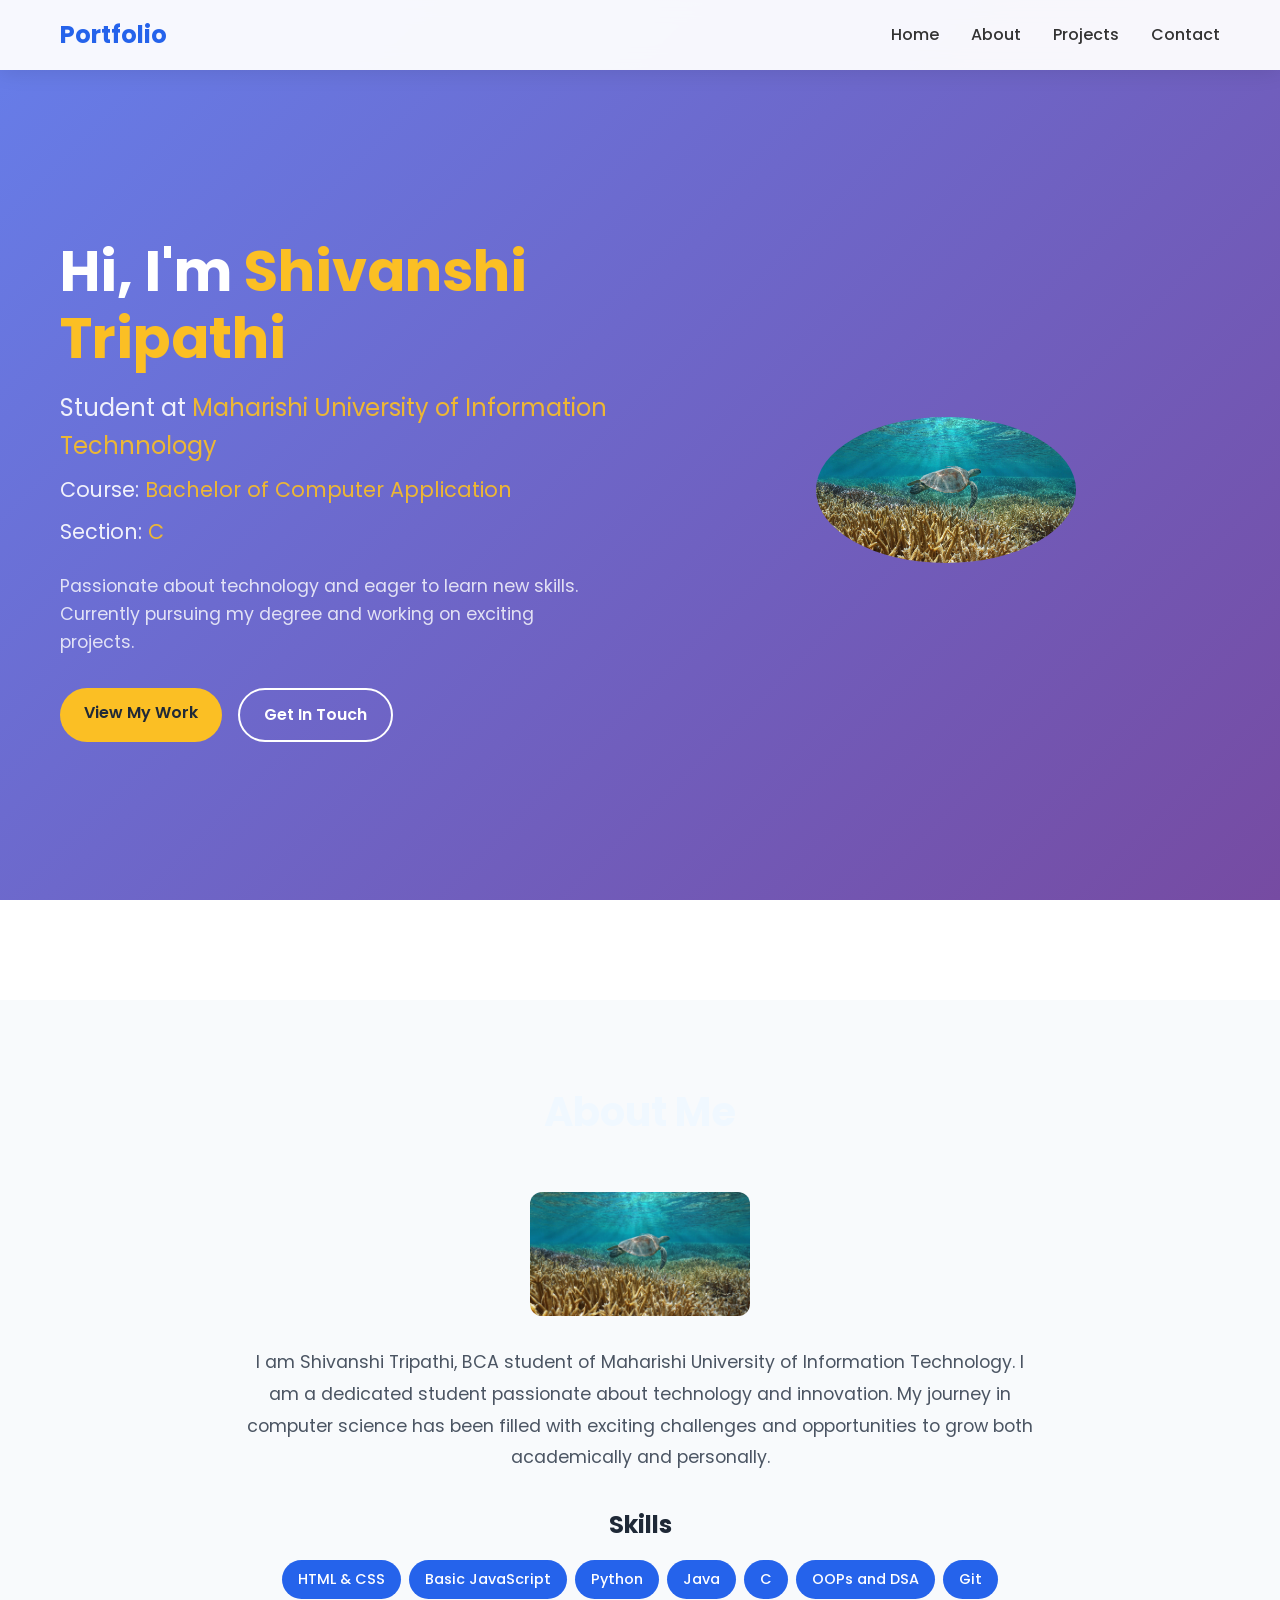
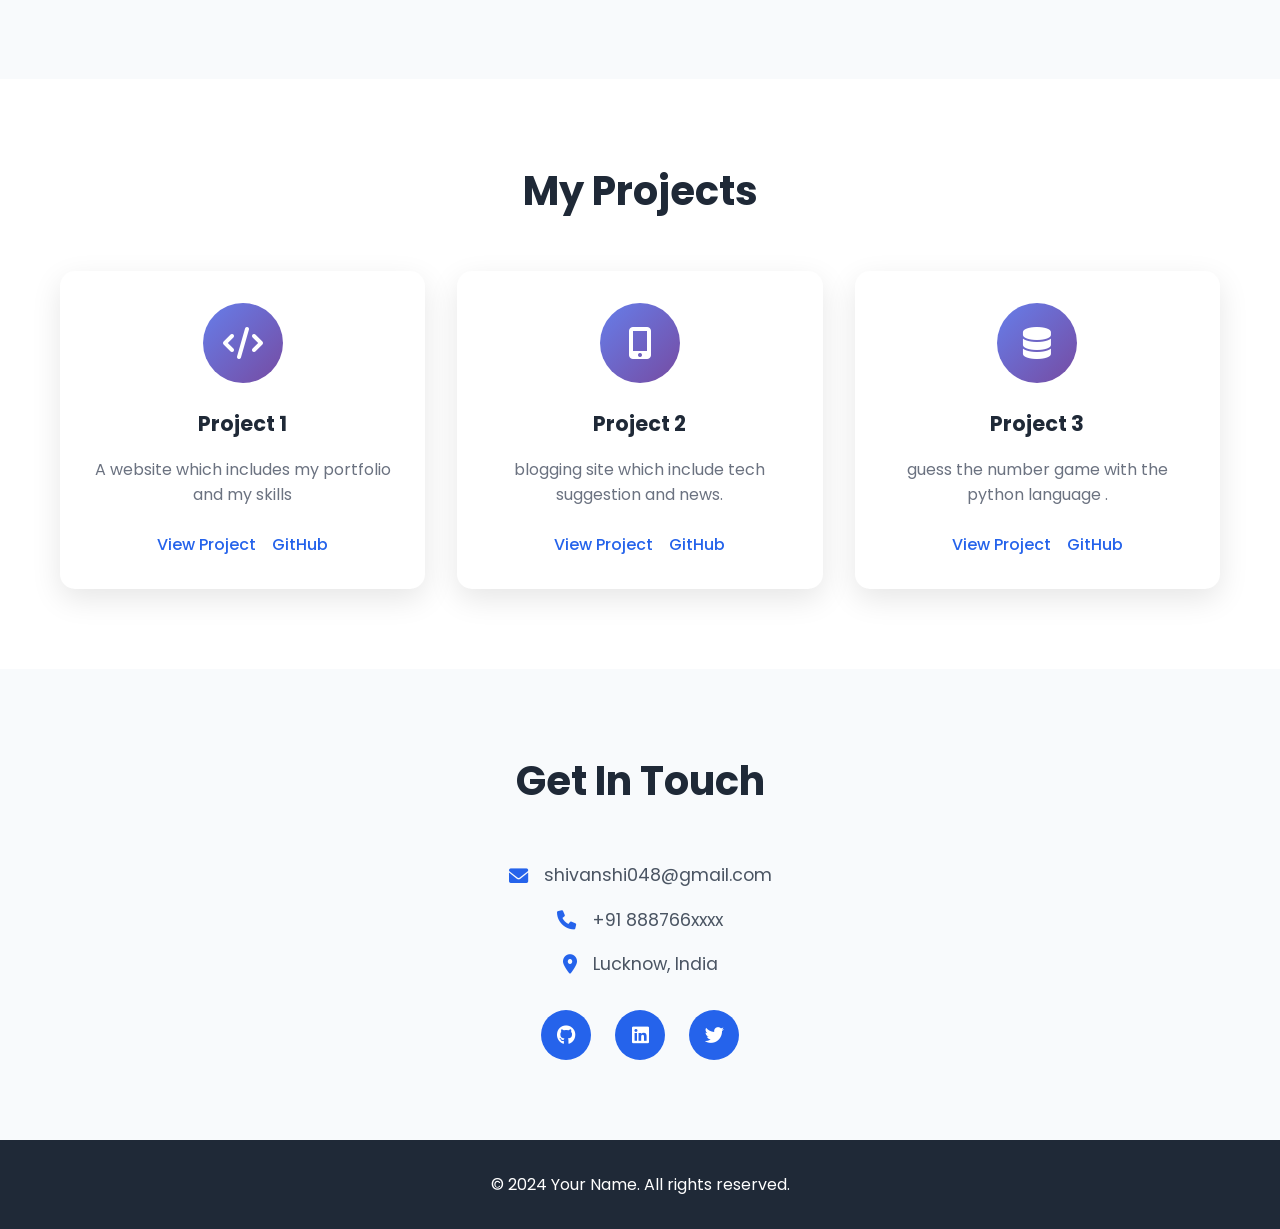
==== project/myportfolio/index.html @ ec3cb5d9 "frontend" ====
<!DOCTYPE html>
<html lang="en">
<head>
    <meta charset="UTF-8">
    <meta name="viewport" content="width=device-width, initial-scale=1.0">
    <title>My Portfolio</title>
    <link rel="stylesheet" href="styles.css">
    <link href="https://fonts.googleapis.com/css2?family=Poppins:wght@300;400;500;600;700&display=swap" rel="stylesheet">
    <link rel="stylesheet" href="https://cdnjs.cloudflare.com/ajax/libs/font-awesome/6.0.0/css/all.min.css">
</head>
<body>
    <!-- Navigation -->
    <nav class="navbar">
        <div class="nav-container">
            <div class="nav-logo">
                <a href="home.html">Portfolio</a>
            </div>
            <ul class="nav-menu">
                <li class="nav-item">
                    <a href="home.html" class="nav-link">Home</a>
                </li>
                <li class="nav-item">
                    <a href="about.html" class="nav-link">About</a>
                </li>
                <li class="nav-item">
                    <a href="project.html" class="nav-link">Projects</a>
                </li>
                <li class="nav-item">
                    <a href="contact.html" class="nav-link">Contact</a>
                </li>
            </ul>
            <div class="hamburger">
                <span class="bar"></span>
                <span class="bar"></span>
                <span class="bar"></span>
            </div>
        </div>
    </nav>

    <!-- Home Section -->
    <section id="home" class="hero">
        <div class="hero-container">
            <div class="hero-content">
                <h1 class="hero-title">Hi, I'm <span class="highlight">Shivanshi Tripathi</span></h1>
                <p class="hero-subtitle">Student at <span class="highlight">Maharishi University of Information Technnology</span></p>
                <p class="hero-course">Course: <span class="highlight">Bachelor of Computer Application</span></p>
                <p class="hero-section">Section: <span class="highlight">C</span></p>
                <p class="hero-description">
                    Passionate about technology and eager to learn new skills. 
                    Currently pursuing my degree and working on exciting projects.
                </p>
                <div class="hero-buttons">
                    <a href="project.html" class="btn btn-primary">View My Work</a>
                    <a href="contact.html" class="btn btn-secondary">Get In Touch</a>
                </div>
            </div>
            <div class="hero-image">
                <img src="20241228.jpg" alt="Profile image" style="max-width: 260px; border-radius: 50%;">
            </div>
        </div>
    </section>

    <main style="padding-top: 100px;"> 
<!-- About Section (Standalone Page) -->
        <section class="about">
            <div class="container">
                <h1 class="section-title" style="color:aliceblue">About Me</h1>
                <div class="about-content">
                    <div class="about-text">
                        <img src="20241228.jpg" alt="Profile image" style="max-width: 220px; border-radius: 12px; margin-bottom: 1.5rem;">
                        <p>
                            I am Shivanshi Tripathi, BCA student of Maharishi University of Information Technology.
                            I am a dedicated student passionate about technology and innovation.
                            My journey in computer science has been filled with exciting challenges
                            and opportunities to grow both academically and personally.
                        </p>
                        <div class="skills">
                            <h3>Skills</h3>
                            <div class="skill-tags">
                                <span class="skill-tag">HTML & CSS</span>
                                <span class="skill-tag">Basic JavaScript</span>
                                <span class="skill-tag">Python</span>
                                <span class="skill-tag">Java</span>
                                <span class="skill-tag">C</span>
                                <span class="skill-tag">OOPs and DSA</span>
                                <span class="skill-tag">Git</span>
                            </div>
                        </div>
                    </div>
                </div>
            </div>
        </section>
    </main>    


    
<!-- Projects Section -->
<section id="projects" class="projects">
    <div class="container">
        <h2 class="section-title">My Projects</h2>
        <div class="projects-grid">
            <div class="project-card">
                <div class="project-image">
                    <i class="fas fa-code"></i>
                </div>
                <h3>Project 1</h3>
                <p>A website which includes my portfolio and my skills</p>
                <div class="project-links">
                    <a href="#" class="project-link">View Project</a>
                    <a href="#" class="project-link">GitHub</a>
                </div>
            </div>
            <div class="project-card">
                <div class="project-image">
                    <i class="fas fa-mobile-alt"></i>
                </div>
                <h3>Project 2</h3>
                <p>blogging site which include tech suggestion and news.</p>
                <div class="project-links">
                    <a href="#" class="project-link">View Project</a>
                    <a href="#" class="project-link">GitHub</a>
                </div>
            </div>
            <div class="project-card">
                <div class="project-image">
                    <i class="fas fa-database"></i>
                </div>
                <h3>Project 3</h3>
                <p>guess the number game with the python language .</p>
                <div class="project-links">
                    <a href="#" class="project-link">View Project</a>
                    <a href="#" class="project-link">GitHub</a>
                </div>
            </div>
        </div>
    </div>
</section>


    <!-- Contact Section -->
    <section id="contact" class="contact">
        <div class="container">
            <h2 class="section-title">Get In Touch</h2>
            <div class="contact-content">
                <div class="contact-info">
                    <div class="contact-item">
                        <i class="fas fa-envelope"></i>
                        <p>shivanshi048@gmail.com</p>
                    </div>
                    <div class="contact-item">
                        <i class="fas fa-phone"></i>
                        <p>+91 888766xxxx</p>
                    </div>
                    <div class="contact-item">
                        <i class="fas fa-map-marker-alt"></i>
                        <p>Lucknow, India</p>
                    </div>
                </div>
                <div class="social-links">
                    <a href="https://github.com/Shivanshi913" class="social-link"><i class="fab fa-github"></i></a>
                    <a href="#" class="social-link"><i class="fab fa-linkedin"></i></a>
                    <a href="#" class="social-link"><i class="fab fa-twitter"></i></a>
                </div>
            </div>
        </div>
    </section>

    <!-- Footer -->
    <footer class="footer">
        <div class="container">
            <p>&copy; 2024 Your Name. All rights reserved.</p>
        </div>
    </footer>

    <script src="script.js"></script>
</body>
</html>
---- project/myportfolio/styles.css ----
/* Reset and Base Styles */
* {
    margin: 0;
    padding: 0;
    box-sizing: border-box;
}

body {
    font-family: 'Poppins', sans-serif;
    line-height: 1.6;
    color: #333;
    overflow-x: hidden;
}

.container {
    max-width: 1200px;
    margin: 0 auto;
    padding: 0 20px;
}

/* Navigation */
.navbar {
    position: fixed;
    top: 0;
    width: 100%;
    background: rgba(255, 255, 255, 0.95);
    backdrop-filter: blur(10px);
    z-index: 1000;
    padding: 1rem 0;
    box-shadow: 0 2px 20px rgba(0, 0, 0, 0.1);
}

.nav-container {
    max-width: 1200px;
    margin: 0 auto;
    padding: 0 20px;
    display: flex;
    justify-content: space-between;
    align-items: center;
}

.nav-logo a {
    font-size: 1.5rem;
    font-weight: 700;
    color: #2563eb;
    text-decoration: none;
}

.nav-menu {
    display: flex;
    list-style: none;
    gap: 2rem;
}

.nav-link {
    text-decoration: none;
    color: #333;
    font-weight: 500;
    transition: color 0.3s ease;
}

.nav-link:hover {
    color: #2563eb;
}

.hamburger {
    display: none;
    flex-direction: column;
    cursor: pointer;
}

.bar {
    width: 25px;
    height: 3px;
    background-color: #333;
    margin: 3px 0;
    transition: 0.3s;
}

/* Hero Section */
.hero {
    min-height: 100vh;
    display: flex;
    align-items: center;
    background: linear-gradient(135deg, #667eea 0%, #764ba2 100%);
    color: white;
    padding-top: 80px;
}

.hero-container {
    max-width: 1200px;
    margin: 0 auto;
    padding: 0 20px;
    display: grid;
    grid-template-columns: 1fr 1fr;
    gap: 4rem;
    align-items: center;
}

.hero-title {
    font-size: 3.5rem;
    font-weight: 700;
    margin-bottom: 1rem;
    line-height: 1.2;
}

.highlight {
    color: #fbbf24;
}

.hero-subtitle {
    font-size: 1.5rem;
    margin-bottom: 0.5rem;
    opacity: 0.9;
}

.hero-course {
    font-size: 1.3rem;
    margin-bottom: 0.5rem;
    opacity: 0.9;
}

.hero-section {
    font-size: 1.3rem;
    margin-bottom: 1.5rem;
    opacity: 0.9;
}

.hero-description {
    font-size: 1.1rem;
    margin-bottom: 2rem;
    opacity: 0.8;
    line-height: 1.6;
}

.hero-buttons {
    display: flex;
    gap: 1rem;
    flex-wrap: wrap;
}

.btn {
    padding: 12px 24px;
    border-radius: 50px;
    text-decoration: none;
    font-weight: 600;
    transition: all 0.3s ease;
    display: inline-block;
}

.btn-primary {
    background: #fbbf24;
    color: #1f2937;
}

.btn-primary:hover {
    background: #f59e0b;
    transform: translateY(-2px);
}

.btn-secondary {
    background: transparent;
    color: white;
    border: 2px solid white;
}

.btn-secondary:hover {
    background: white;
    color: #1f2937;
    transform: translateY(-2px);
}

.hero-image {
    display: flex;
    justify-content: center;
    align-items: center;
}

.profile-placeholder {
    width: 300px;
    height: 300px;
    background: rgba(255, 255, 255, 0.1);
    border-radius: 50%;
    display: flex;
    align-items: center;
    justify-content: center;
    font-size: 8rem;
    color: rgba(255, 255, 255, 0.3);
    border: 4px solid rgba(255, 255, 255, 0.2);
}

/* Section Styles */
.section-title {
    text-align: center;
    font-size: 2.5rem;
    font-weight: 700;
    margin-bottom: 3rem;
    color: #1f2937;
}

/* About Section */
.about {
    padding: 5rem 0;
    background: #f8fafc;
}

.about-content {
    max-width: 800px;
    margin: 0 auto;
    text-align: center;
}

.about-text p {
    font-size: 1.1rem;
    margin-bottom: 2rem;
    color: #4b5563;
    line-height: 1.8;
}

.skills h3 {
    font-size: 1.5rem;
    margin-bottom: 1rem;
    color: #1f2937;
}

.skill-tags {
    display: flex;
    flex-wrap: wrap;
    gap: 0.5rem;
    justify-content: center;
}

.skill-tag {
    background: #2563eb;
    color: white;
    padding: 0.5rem 1rem;
    border-radius: 25px;
    font-size: 0.9rem;
    font-weight: 500;
}

/* Projects Section */
.projects {
    padding: 5rem 0;
}

.projects-grid {
    display: grid;
    grid-template-columns: repeat(auto-fit, minmax(300px, 1fr));
    gap: 2rem;
    margin-top: 2rem;
}

.project-card {
    background: white;
    border-radius: 15px;
    padding: 2rem;
    box-shadow: 0 10px 30px rgba(0, 0, 0, 0.1);
    transition: transform 0.3s ease, box-shadow 0.3s ease;
    text-align: center;
}

.project-card:hover {
    transform: translateY(-10px);
    box-shadow: 0 20px 40px rgba(0, 0, 0, 0.15);
}

.project-image {
    width: 80px;
    height: 80px;
    background: linear-gradient(135deg, #667eea 0%, #764ba2 100%);
    border-radius: 50%;
    display: flex;
    align-items: center;
    justify-content: center;
    margin: 0 auto 1.5rem;
    font-size: 2rem;
    color: white;
}

.project-card h3 {
    font-size: 1.3rem;
    margin-bottom: 1rem;
    color: #1f2937;
}

.project-card p {
    color: #6b7280;
    margin-bottom: 1.5rem;
    line-height: 1.6;
}

.project-links {
    display: flex;
    gap: 1rem;
    justify-content: center;
}

.project-link {
    color: #2563eb;
    text-decoration: none;
    font-weight: 500;
    transition: color 0.3s ease;
}

.project-link:hover {
    color: #1d4ed8;
}

/* Contact Section */
.contact {
    padding: 5rem 0;
    background: #f8fafc;
}

.contact-content {
    max-width: 600px;
    margin: 0 auto;
    text-align: center;
}

.contact-info {
    margin-bottom: 2rem;
}

.contact-item {
    display: flex;
    align-items: center;
    justify-content: center;
    gap: 1rem;
    margin-bottom: 1rem;
    font-size: 1.1rem;
    color: #4b5563;
}

.contact-item i {
    color: #2563eb;
    font-size: 1.2rem;
}

.social-links {
    display: flex;
    gap: 1.5rem;
    justify-content: center;
}

.social-link {
    width: 50px;
    height: 50px;
    background: #2563eb;
    color: white;
    border-radius: 50%;
    display: flex;
    align-items: center;
    justify-content: center;
    text-decoration: none;
    font-size: 1.2rem;
    transition: all 0.3s ease;
}

.social-link:hover {
    background: #1d4ed8;
    transform: translateY(-3px);
}

/* Footer */
.footer {
    background: #1f2937;
    color: white;
    text-align: center;
    padding: 2rem 0;
}

/* Responsive Design */
@media (max-width: 768px) {
    .hamburger {
        display: flex;
    }
    
    .nav-menu {
        position: fixed;
        left: -100%;
        top: 70px;
        flex-direction: column;
        background-color: white;
        width: 100%;
        text-align: center;
        transition: 0.3s;
        box-shadow: 0 10px 27px rgba(0, 0, 0, 0.05);
        padding: 2rem 0;
    }
    
    .nav-menu.active {
        left: 0;
    }
    
    .hero-container {
        grid-template-columns: 1fr;
        text-align: center;
        gap: 2rem;
    }
    
    .hero-title {
        font-size: 2.5rem;
    }
    
    .hero-subtitle,
    .hero-course,
    .hero-section {
        font-size: 1.1rem;
    }
    
    .profile-placeholder {
        width: 200px;
        height: 200px;
        font-size: 5rem;
    }
    
    .hero-buttons {
        justify-content: center;
    }
    
    .section-title {
        font-size: 2rem;
    }
    
    .projects-grid {
        grid-template-columns: 1fr;
    }
}

@media (max-width: 480px) {
    .hero-title {
        font-size: 2rem;
    }
    
    .hero-buttons {
        flex-direction: column;
        align-items: center;
    }
    
    .btn {
        width: 200px;
        text-align: center;
    }
}
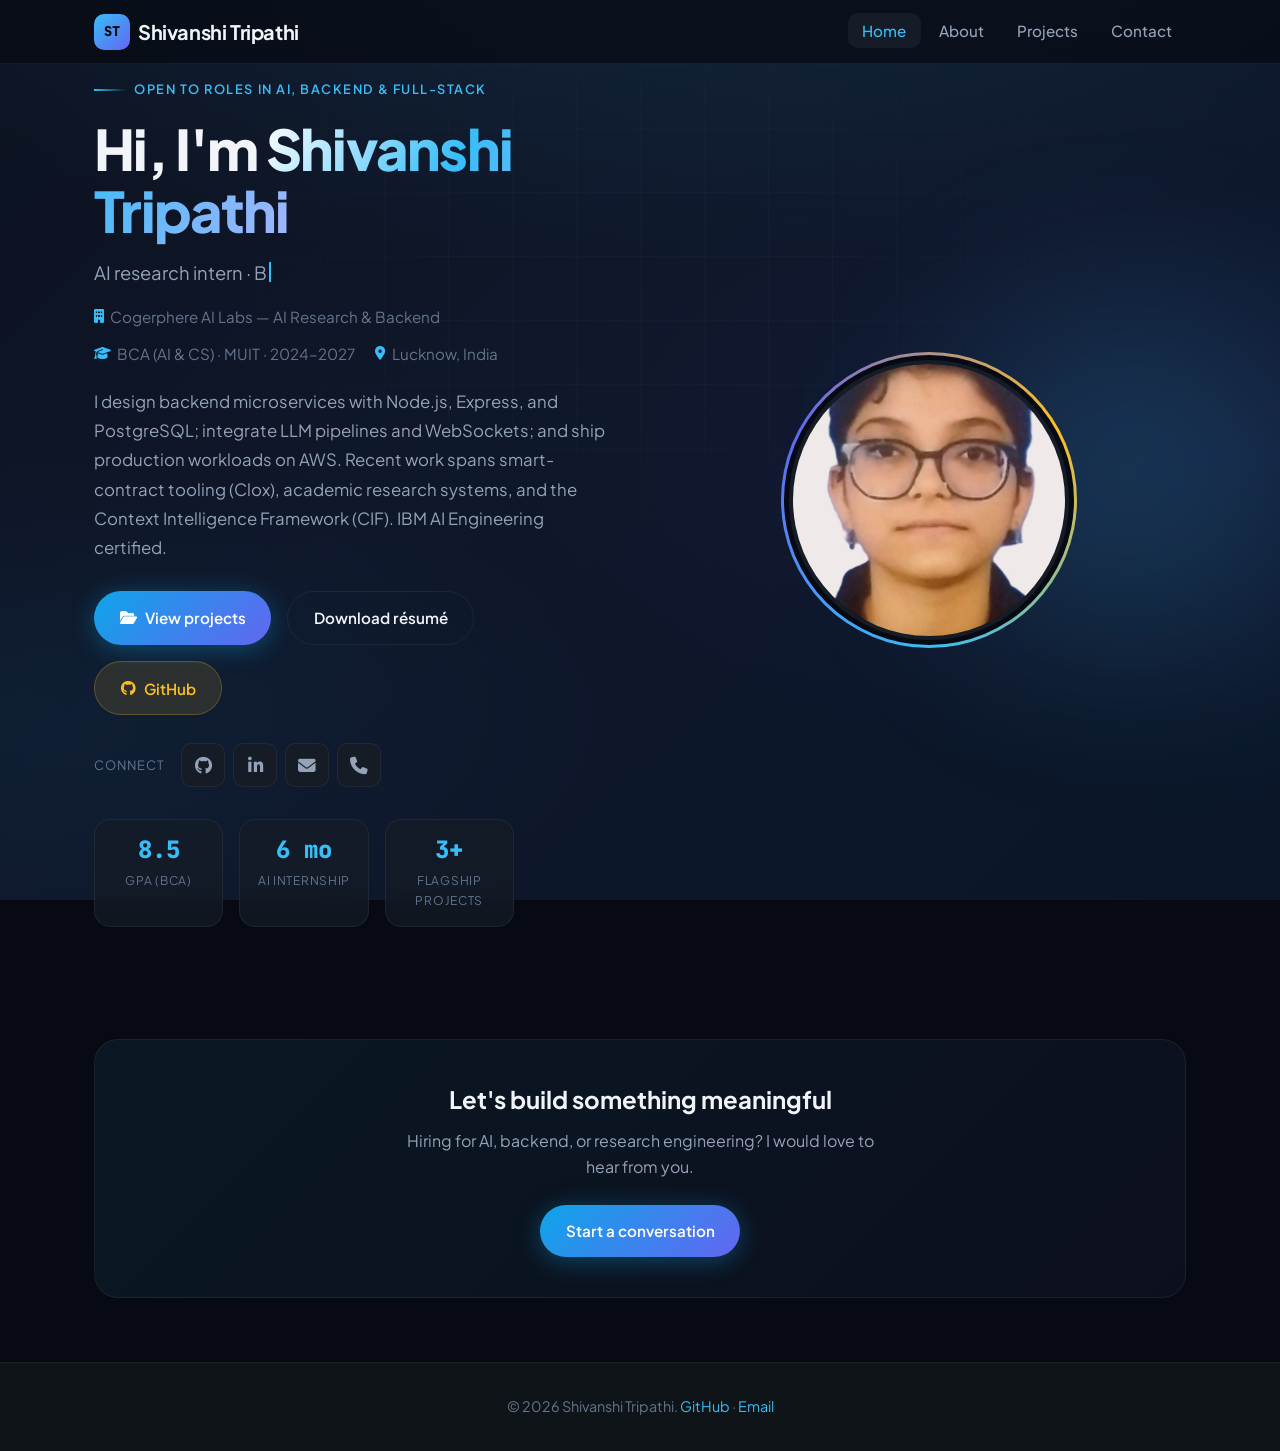
==== commit 9901507a: "Update portfolio: professional theme, resume content, projects, assets - Refresh UI (dark theme, ani" ====
--- a/project/myportfolio/index.html
+++ b/project/myportfolio/index.html
@@ -3,175 +3,110 @@
 <head>
     <meta charset="UTF-8">
     <meta name="viewport" content="width=device-width, initial-scale=1.0">
-    <title>My Portfolio</title>
+    <meta name="description" content="Shivanshi Tripathi — AI research intern, backend &amp; microservices developer. BCA (AI &amp; CS), IBM AI Engineering certified. Projects in LLMs, Web3, and intelligent systems.">
+    <meta name="theme-color" content="#070a12">
+    <title>Shivanshi Tripathi · AI &amp; Backend Developer</title>
+    <link rel="preconnect" href="https://fonts.googleapis.com">
+    <link rel="preconnect" href="https://fonts.gstatic.com" crossorigin>
+    <link href="https://fonts.googleapis.com/css2?family=JetBrains+Mono:wght@400;500&family=Plus+Jakarta+Sans:wght@400;500;600;700;800&display=swap" rel="stylesheet">
     <link rel="stylesheet" href="styles.css">
-    <link href="https://fonts.googleapis.com/css2?family=Poppins:wght@300;400;500;600;700&display=swap" rel="stylesheet">
-    <link rel="stylesheet" href="https://cdnjs.cloudflare.com/ajax/libs/font-awesome/6.0.0/css/all.min.css">
+    <link rel="stylesheet" href="https://cdnjs.cloudflare.com/ajax/libs/font-awesome/6.5.1/css/all.min.css">
 </head>
 <body>
-    <!-- Navigation -->
-    <nav class="navbar">
+    <nav class="navbar" aria-label="Primary">
         <div class="nav-container">
             <div class="nav-logo">
-                <a href="home.html">Portfolio</a>
+                <a href="index.html"><span class="logo-mark" aria-hidden="true">ST</span> Shivanshi Tripathi</a>
             </div>
             <ul class="nav-menu">
-                <li class="nav-item">
-                    <a href="home.html" class="nav-link">Home</a>
-                </li>
-                <li class="nav-item">
-                    <a href="about.html" class="nav-link">About</a>
-                </li>
-                <li class="nav-item">
-                    <a href="project.html" class="nav-link">Projects</a>
-                </li>
-                <li class="nav-item">
-                    <a href="contact.html" class="nav-link">Contact</a>
-                </li>
+                <li class="nav-item"><a href="index.html" class="nav-link active">Home</a></li>
+                <li class="nav-item"><a href="about.html" class="nav-link">About</a></li>
+                <li class="nav-item"><a href="project.html" class="nav-link">Projects</a></li>
+                <li class="nav-item"><a href="contact.html" class="nav-link">Contact</a></li>
             </ul>
-            <div class="hamburger">
+            <button type="button" class="hamburger" aria-label="Open menu" aria-expanded="false">
                 <span class="bar"></span>
                 <span class="bar"></span>
                 <span class="bar"></span>
-            </div>
+            </button>
         </div>
     </nav>
 
-    <!-- Home Section -->
-    <section id="home" class="hero">
+    <section class="hero" id="home">
         <div class="hero-container">
-            <div class="hero-content">
-                <h1 class="hero-title">Hi, I'm <span class="highlight">Shivanshi Tripathi</span></h1>
-                <p class="hero-subtitle">Student at <span class="highlight">Maharishi University of Information Technnology</span></p>
-                <p class="hero-course">Course: <span class="highlight">Bachelor of Computer Application</span></p>
-                <p class="hero-section">Section: <span class="highlight">C</span></p>
+            <div class="hero-content reveal">
+                <p class="hero-eyebrow">Open to roles in AI, backend &amp; full-stack</p>
+                <h1 class="hero-title">Hi, I&apos;m <span class="gradient-text">Shivanshi Tripathi</span></h1>
+                <p class="hero-role" id="typed-role" data-phrases="AI research intern · Backend &amp; microservices|BCA (AI &amp; Computer Science) · GPA 8.5|Building LLM pipelines, Web3 tools &amp; intelligent systems" data-static="AI research intern · Backend &amp; microservices"></p>
+                <div class="hero-meta">
+                    <span><i class="fas fa-building" aria-hidden="true"></i> Cogerphere AI Labs — AI Research &amp; Backend</span>
+                    <span><i class="fas fa-graduation-cap" aria-hidden="true"></i> BCA (AI &amp; CS) · MUIT · 2024–2027</span>
+                    <span><i class="fas fa-location-dot" aria-hidden="true"></i> Lucknow, India</span>
+                </div>
                 <p class="hero-description">
-                    Passionate about technology and eager to learn new skills. 
-                    Currently pursuing my degree and working on exciting projects.
+                    I design backend microservices with Node.js, Express, and PostgreSQL; integrate LLM pipelines and WebSockets;
+                    and ship production workloads on AWS. Recent work spans smart-contract tooling (Clox), academic research systems,
+                    and the Context Intelligence Framework (CIF). IBM AI Engineering certified.
                 </p>
                 <div class="hero-buttons">
-                    <a href="project.html" class="btn btn-primary">View My Work</a>
-                    <a href="contact.html" class="btn btn-secondary">Get In Touch</a>
+                    <a href="project.html" class="btn btn-primary"><i class="fas fa-folder-open" aria-hidden="true"></i> View projects</a>
+                    <a href="RESUME_SHIVANSHI_TRIPATHI.pdf" class="btn btn-secondary" download>Download résumé</a>
+                    <a href="https://github.com/Shivanshi913" class="btn btn-ghost" target="_blank" rel="noopener noreferrer"><i class="fab fa-github" aria-hidden="true"></i> GitHub</a>
                 </div>
-            </div>
-            <div class="hero-image">
-                <img src="20241228.jpg" alt="Profile image" style="max-width: 260px; border-radius: 50%;">
-            </div>
-        </div>
-    </section>
-
-    <main style="padding-top: 100px;"> 
-<!-- About Section (Standalone Page) -->
-        <section class="about">
-            <div class="container">
-                <h1 class="section-title" style="color:aliceblue">About Me</h1>
-                <div class="about-content">
-                    <div class="about-text">
-                        <img src="20241228.jpg" alt="Profile image" style="max-width: 220px; border-radius: 12px; margin-bottom: 1.5rem;">
-                        <p>
-                            I am Shivanshi Tripathi, BCA student of Maharishi University of Information Technology.
-                            I am a dedicated student passionate about technology and innovation.
-                            My journey in computer science has been filled with exciting challenges
-                            and opportunities to grow both academically and personally.
-                        </p>
-                        <div class="skills">
-                            <h3>Skills</h3>
-                            <div class="skill-tags">
-                                <span class="skill-tag">HTML & CSS</span>
-                                <span class="skill-tag">Basic JavaScript</span>
-                                <span class="skill-tag">Python</span>
-                                <span class="skill-tag">Java</span>
-                                <span class="skill-tag">C</span>
-                                <span class="skill-tag">OOPs and DSA</span>
-                                <span class="skill-tag">Git</span>
-                            </div>
-                        </div>
+                <div class="hero-social">
+                    <span class="hero-social-label">Connect</span>
+                    <div class="social-icon-row">
+                        <a href="https://github.com/Shivanshi913" class="social-icon" target="_blank" rel="noopener noreferrer" aria-label="GitHub"><i class="fab fa-github" aria-hidden="true"></i></a>
+                        <a href="https://www.linkedin.com/in/shivanshi-tripathi" class="social-icon" target="_blank" rel="noopener noreferrer" aria-label="LinkedIn"><i class="fab fa-linkedin-in" aria-hidden="true"></i></a>
+                        <a href="mailto:shivanshi048@gmail.com" class="social-icon" aria-label="Email"><i class="fas fa-envelope" aria-hidden="true"></i></a>
+                        <a href="tel:+918887661439" class="social-icon" aria-label="Phone"><i class="fas fa-phone" aria-hidden="true"></i></a>
+                    </div>
+                </div>
+                <div class="hero-stats">
+                    <div class="stat-card">
+                        <div class="stat-value">8.5</div>
+                        <div class="stat-label">GPA (BCA)</div>
+                    </div>
+                    <div class="stat-card">
+                        <div class="stat-value">6 mo</div>
+                        <div class="stat-label">AI internship</div>
+                    </div>
+                    <div class="stat-card">
+                        <div class="stat-value">3+</div>
+                        <div class="stat-label">Flagship projects</div>
                     </div>
                 </div>
             </div>
-        </section>
-    </main>    
-
-
-    
-<!-- Projects Section -->
-<section id="projects" class="projects">
-    <div class="container">
-        <h2 class="section-title">My Projects</h2>
-        <div class="projects-grid">
-            <div class="project-card">
-                <div class="project-image">
-                    <i class="fas fa-code"></i>
-                </div>
-                <h3>Project 1</h3>
-                <p>A website which includes my portfolio and my skills</p>
-                <div class="project-links">
-                    <a href="#" class="project-link">View Project</a>
-                    <a href="#" class="project-link">GitHub</a>
-                </div>
-            </div>
-            <div class="project-card">
-                <div class="project-image">
-                    <i class="fas fa-mobile-alt"></i>
-                </div>
-                <h3>Project 2</h3>
-                <p>blogging site which include tech suggestion and news.</p>
-                <div class="project-links">
-                    <a href="#" class="project-link">View Project</a>
-                    <a href="#" class="project-link">GitHub</a>
-                </div>
-            </div>
-            <div class="project-card">
-                <div class="project-image">
-                    <i class="fas fa-database"></i>
-                </div>
-                <h3>Project 3</h3>
-                <p>guess the number game with the python language .</p>
-                <div class="project-links">
-                    <a href="#" class="project-link">View Project</a>
-                    <a href="#" class="project-link">GitHub</a>
-                </div>
-            </div>
-        </div>
-    </div>
-</section>
-
-
-    <!-- Contact Section -->
-    <section id="contact" class="contact">
-        <div class="container">
-            <h2 class="section-title">Get In Touch</h2>
-            <div class="contact-content">
-                <div class="contact-info">
-                    <div class="contact-item">
-                        <i class="fas fa-envelope"></i>
-                        <p>shivanshi048@gmail.com</p>
+            <div class="hero-visual reveal">
+                <div class="hero-image-wrap">
+                    <div class="hero-image-ring" aria-hidden="true"><div class="hero-image-ring-inner"></div></div>
+                    <div class="hero-image">
+                        <img src="shivanshi photo 1.jpg" alt="Shivanshi Tripathi — portrait" width="280" height="280">
                     </div>
-                    <div class="contact-item">
-                        <i class="fas fa-phone"></i>
-                        <p>+91 888766xxxx</p>
-                    </div>
-                    <div class="contact-item">
-                        <i class="fas fa-map-marker-alt"></i>
-                        <p>Lucknow, India</p>
-                    </div>
-                </div>
-                <div class="social-links">
-                    <a href="https://github.com/Shivanshi913" class="social-link"><i class="fab fa-github"></i></a>
-                    <a href="#" class="social-link"><i class="fab fa-linkedin"></i></a>
-                    <a href="#" class="social-link"><i class="fab fa-twitter"></i></a>
                 </div>
             </div>
         </div>
     </section>
 
-    <!-- Footer -->
+    <section class="home-cta">
+        <div class="container">
+            <div class="cta-panel reveal">
+                <h2>Let&apos;s build something meaningful</h2>
+                <p>Hiring for AI, backend, or research engineering? I would love to hear from you.</p>
+                <a href="contact.html" class="btn btn-primary">Start a conversation</a>
+            </div>
+        </div>
+    </section>
+
     <footer class="footer">
         <div class="container">
-            <p>&copy; 2024 Your Name. All rights reserved.</p>
+            <p>&copy; <span id="year"></span> Shivanshi Tripathi. <a href="https://github.com/Shivanshi913" target="_blank" rel="noopener noreferrer">GitHub</a> · <a href="mailto:shivanshi048@gmail.com">Email</a></p>
         </div>
     </footer>
 
+    <script>
+        document.getElementById('year').textContent = new Date().getFullYear();
+    </script>
     <script src="script.js"></script>
 </body>
 </html>
--- a/project/myportfolio/styles.css
+++ b/project/myportfolio/styles.css
@@ -1,446 +1,1152 @@
-/* Reset and Base Styles */
-* {
+/* Professional portfolio — dark theme, CSS variables */
+:root {
+    --bg-deep: #070a12;
+    --bg-surface: #0f1419;
+    --bg-elevated: #151c26;
+    --bg-card: rgba(21, 28, 38, 0.72);
+    --border-subtle: rgba(255, 255, 255, 0.06);
+    --border-accent: rgba(56, 189, 248, 0.35);
+    --text-primary: #f1f5f9;
+    --text-muted: #94a3b8;
+    --text-dim: #64748b;
+    --accent: #38bdf8;
+    --accent-strong: #0ea5e9;
+    --accent-glow: rgba(56, 189, 248, 0.45);
+    --gold: #fbbf24;
+    --gold-dim: rgba(251, 191, 36, 0.15);
+    --gradient-hero: linear-gradient(135deg, #0c1220 0%, #0f172a 40%, #0a1628 100%);
+    --font-sans: "Plus Jakarta Sans", "Poppins", system-ui, sans-serif;
+    --font-mono: "JetBrains Mono", ui-monospace, monospace;
+    --radius-sm: 10px;
+    --radius-md: 16px;
+    --radius-lg: 24px;
+    --shadow-sm: 0 4px 24px rgba(0, 0, 0, 0.35);
+    --shadow-glow: 0 0 60px var(--accent-glow);
+    --nav-h: 72px;
+    --ease-out: cubic-bezier(0.22, 1, 0.36, 1);
+}
+
+*,
+*::before,
+*::after {
     margin: 0;
     padding: 0;
     box-sizing: border-box;
 }
 
+html {
+    scroll-behavior: smooth;
+}
+
 body {
-    font-family: 'Poppins', sans-serif;
-    line-height: 1.6;
-    color: #333;
+    font-family: var(--font-sans);
+    line-height: 1.65;
+    color: var(--text-primary);
+    background: var(--bg-deep);
     overflow-x: hidden;
+    -webkit-font-smoothing: antialiased;
+}
+
+/* Background mesh + grid */
+body::before {
+    content: "";
+    position: fixed;
+    inset: 0;
+    z-index: -2;
+    background:
+        radial-gradient(ellipse 80% 50% at 50% -20%, rgba(56, 189, 248, 0.12), transparent),
+        radial-gradient(ellipse 60% 40% at 100% 50%, rgba(99, 102, 241, 0.08), transparent),
+        radial-gradient(ellipse 50% 30% at 0% 80%, rgba(14, 165, 233, 0.06), transparent),
+        var(--gradient-hero);
+}
+
+body::after {
+    content: "";
+    position: fixed;
+    inset: 0;
+    z-index: -1;
+    background-image:
+        linear-gradient(rgba(255, 255, 255, 0.02) 1px, transparent 1px),
+        linear-gradient(90deg, rgba(255, 255, 255, 0.02) 1px, transparent 1px);
+    background-size: 64px 64px;
+    mask-image: radial-gradient(ellipse 70% 60% at 50% 30%, black 20%, transparent 70%);
+    pointer-events: none;
+}
+
+@keyframes mesh-shift {
+    0%, 100% { opacity: 1; }
+    50% { opacity: 0.85; }
 }
 
 .container {
-    max-width: 1200px;
+    max-width: 1140px;
     margin: 0 auto;
-    padding: 0 20px;
-}
-
-/* Navigation */
+    padding: 0 24px;
+}
+
+/* ---------- Navigation ---------- */
 .navbar {
     position: fixed;
     top: 0;
     width: 100%;
-    background: rgba(255, 255, 255, 0.95);
-    backdrop-filter: blur(10px);
     z-index: 1000;
-    padding: 1rem 0;
-    box-shadow: 0 2px 20px rgba(0, 0, 0, 0.1);
+    padding: 0.85rem 0;
+    background: rgba(7, 10, 18, 0.72);
+    backdrop-filter: blur(16px);
+    -webkit-backdrop-filter: blur(16px);
+    border-bottom: 1px solid var(--border-subtle);
+    transition: box-shadow 0.35s var(--ease-out), background 0.35s;
+}
+
+.navbar.scrolled {
+    background: rgba(7, 10, 18, 0.92);
+    box-shadow: var(--shadow-sm);
 }
 
 .nav-container {
-    max-width: 1200px;
+    max-width: 1140px;
     margin: 0 auto;
-    padding: 0 20px;
+    padding: 0 24px;
     display: flex;
     justify-content: space-between;
     align-items: center;
 }
 
 .nav-logo a {
-    font-size: 1.5rem;
+    font-size: 1.25rem;
     font-weight: 700;
-    color: #2563eb;
+    letter-spacing: -0.02em;
     text-decoration: none;
+    color: var(--text-primary);
+    display: flex;
+    align-items: center;
+    gap: 0.5rem;
+}
+
+.logo-mark {
+    display: inline-flex;
+    align-items: center;
+    justify-content: center;
+    width: 36px;
+    height: 36px;
+    border-radius: var(--radius-sm);
+    background: linear-gradient(135deg, var(--accent) 0%, #6366f1 100%);
+    color: var(--bg-deep);
+    font-size: 0.85rem;
+    font-weight: 800;
+    font-family: var(--font-mono);
 }
 
 .nav-menu {
     display: flex;
     list-style: none;
-    gap: 2rem;
+    gap: 0.25rem;
 }
 
 .nav-link {
+    position: relative;
     text-decoration: none;
-    color: #333;
+    color: var(--text-muted);
     font-weight: 500;
-    transition: color 0.3s ease;
-}
-
-.nav-link:hover {
-    color: #2563eb;
+    font-size: 0.95rem;
+    padding: 0.5rem 0.9rem;
+    border-radius: var(--radius-sm);
+    transition: color 0.25s, background 0.25s;
+}
+
+.nav-link:hover,
+.nav-link.active {
+    color: var(--text-primary);
+    background: rgba(255, 255, 255, 0.05);
+}
+
+.nav-link.active {
+    color: var(--accent);
 }
 
 .hamburger {
     display: none;
     flex-direction: column;
     cursor: pointer;
-}
-
-.bar {
-    width: 25px;
-    height: 3px;
-    background-color: #333;
-    margin: 3px 0;
-    transition: 0.3s;
-}
-
-/* Hero Section */
+    gap: 5px;
+    padding: 8px;
+    z-index: 1001;
+}
+
+.hamburger .bar {
+    width: 22px;
+    height: 2px;
+    background: var(--text-primary);
+    border-radius: 2px;
+    transition: transform 0.3s, opacity 0.3s;
+}
+
+.hamburger.active .bar:nth-child(1) {
+    transform: translateY(7px) rotate(45deg);
+}
+
+.hamburger.active .bar:nth-child(2) {
+    opacity: 0;
+}
+
+.hamburger.active .bar:nth-child(3) {
+    transform: translateY(-7px) rotate(-45deg);
+}
+
+/* ---------- Hero ---------- */
 .hero {
     min-height: 100vh;
-    display: flex;
-    align-items: center;
-    background: linear-gradient(135deg, #667eea 0%, #764ba2 100%);
-    color: white;
-    padding-top: 80px;
+    min-height: 100dvh;
+    display: flex;
+    align-items: center;
+    padding-top: var(--nav-h);
+    padding-bottom: 3rem;
+    position: relative;
+    overflow: hidden;
+}
+
+.hero::before {
+    content: "";
+    position: absolute;
+    top: 20%;
+    right: -10%;
+    width: min(560px, 90vw);
+    height: min(560px, 90vw);
+    background: radial-gradient(circle, var(--accent-glow) 0%, transparent 65%);
+    filter: blur(80px);
+    opacity: 0.5;
+    pointer-events: none;
+    animation: mesh-shift 8s ease-in-out infinite;
 }
 
 .hero-container {
-    max-width: 1200px;
+    max-width: 1140px;
     margin: 0 auto;
-    padding: 0 20px;
+    padding: 0 24px;
     display: grid;
     grid-template-columns: 1fr 1fr;
-    gap: 4rem;
-    align-items: center;
+    gap: clamp(2rem, 5vw, 4rem);
+    align-items: center;
+    position: relative;
+    z-index: 1;
+}
+
+.hero-eyebrow {
+    display: inline-flex;
+    align-items: center;
+    gap: 0.5rem;
+    font-size: 0.8rem;
+    font-weight: 600;
+    text-transform: uppercase;
+    letter-spacing: 0.12em;
+    color: var(--accent);
+    margin-bottom: 1rem;
+}
+
+.hero-eyebrow::before {
+    content: "";
+    width: 32px;
+    height: 2px;
+    background: linear-gradient(90deg, var(--accent), transparent);
 }
 
 .hero-title {
-    font-size: 3.5rem;
-    font-weight: 700;
+    font-size: clamp(2.25rem, 5vw, 3.5rem);
+    font-weight: 800;
+    line-height: 1.12;
+    letter-spacing: -0.03em;
     margin-bottom: 1rem;
+}
+
+.gradient-text {
+    background: linear-gradient(120deg, #fff 0%, var(--accent) 45%, #a5b4fc 100%);
+    -webkit-background-clip: text;
+    background-clip: text;
+    color: transparent;
+}
+
+.highlight {
+    color: var(--gold);
+}
+
+.hero-role {
+    font-size: 1.15rem;
+    color: var(--text-muted);
+    min-height: 1.6em;
+    margin-bottom: 1rem;
+}
+
+.hero-role .typed-cursor {
+    display: inline-block;
+    width: 2px;
+    height: 1.1em;
+    background: var(--accent);
+    margin-left: 2px;
+    vertical-align: -2px;
+    animation: blink 0.9s step-end infinite;
+}
+
+@keyframes blink {
+    50% { opacity: 0; }
+}
+
+.hero-meta {
+    display: flex;
+    flex-wrap: wrap;
+    gap: 0.75rem 1.25rem;
+    margin-bottom: 1.25rem;
+    font-size: 0.95rem;
+    color: var(--text-dim);
+}
+
+.hero-meta span {
+    display: inline-flex;
+    align-items: center;
+    gap: 0.4rem;
+}
+
+.hero-meta i {
+    color: var(--accent);
+    font-size: 0.85rem;
+}
+
+.hero-description {
+    font-size: 1.05rem;
+    color: var(--text-muted);
+    max-width: 520px;
+    margin-bottom: 1.75rem;
+    line-height: 1.75;
+}
+
+.hero-buttons {
+    display: flex;
+    flex-wrap: wrap;
+    gap: 1rem;
+    margin-bottom: 1.75rem;
+}
+
+.btn {
+    padding: 0.85rem 1.6rem;
+    border-radius: 999px;
+    text-decoration: none;
+    font-weight: 600;
+    font-size: 0.95rem;
+    transition: transform 0.25s var(--ease-out), box-shadow 0.25s, background 0.25s;
+    display: inline-flex;
+    align-items: center;
+    gap: 0.5rem;
+    border: none;
+    cursor: pointer;
+}
+
+.btn-primary {
+    background: linear-gradient(135deg, var(--accent-strong) 0%, #6366f1 100%);
+    color: #fff;
+    box-shadow: 0 4px 24px rgba(14, 165, 233, 0.35);
+}
+
+.btn-primary:hover {
+    transform: translateY(-2px);
+    box-shadow: 0 8px 32px rgba(14, 165, 233, 0.45);
+}
+
+.btn-secondary {
+    background: transparent;
+    color: var(--text-primary);
+    border: 1px solid var(--border-subtle);
+}
+
+.btn-secondary:hover {
+    background: rgba(255, 255, 255, 0.06);
+    border-color: rgba(255, 255, 255, 0.12);
+    transform: translateY(-2px);
+}
+
+.btn-ghost {
+    background: rgba(251, 191, 36, 0.12);
+    color: var(--gold);
+    border: 1px solid rgba(251, 191, 36, 0.25);
+}
+
+.btn-ghost:hover {
+    background: rgba(251, 191, 36, 0.2);
+    transform: translateY(-2px);
+}
+
+.hero-social {
+    display: flex;
+    flex-wrap: wrap;
+    align-items: center;
+    gap: 0.75rem;
+}
+
+.hero-social-label {
+    font-size: 0.8rem;
+    color: var(--text-dim);
+    text-transform: uppercase;
+    letter-spacing: 0.08em;
+    margin-right: 0.25rem;
+}
+
+.social-icon-row {
+    display: flex;
+    gap: 0.5rem;
+}
+
+.social-icon {
+    width: 44px;
+    height: 44px;
+    border-radius: var(--radius-sm);
+    display: flex;
+    align-items: center;
+    justify-content: center;
+    color: var(--text-muted);
+    background: var(--bg-elevated);
+    border: 1px solid var(--border-subtle);
+    text-decoration: none;
+    font-size: 1.1rem;
+    transition: color 0.25s, transform 0.25s, border-color 0.25s, box-shadow 0.25s;
+}
+
+.social-icon:hover {
+    color: var(--accent);
+    border-color: var(--border-accent);
+    transform: translateY(-3px);
+    box-shadow: 0 8px 24px rgba(0, 0, 0, 0.3);
+}
+
+.social-icon[aria-label="GitHub"]:hover { color: #f0f6fc; }
+.social-icon[aria-label="LinkedIn"]:hover { color: #0a66c2; }
+.social-icon[aria-label="Email"]:hover { color: var(--gold); }
+.social-icon[aria-label="LeetCode"]:hover { color: #ffa116; }
+
+.hero-visual {
+    display: flex;
+    justify-content: center;
+    align-items: center;
+    perspective: 1000px;
+}
+
+.hero-image-wrap {
+    position: relative;
+    display: inline-block;
+    animation: float-y 6s ease-in-out infinite;
+}
+
+@keyframes float-y {
+    0%, 100% { transform: translateY(0); }
+    50% { transform: translateY(-12px); }
+}
+
+.hero-image-ring {
+    position: absolute;
+    inset: -8px;
+    z-index: 0;
+    border-radius: 50%;
+    background: conic-gradient(from 180deg, var(--accent), #6366f1, var(--gold), var(--accent));
+    padding: 3px;
+    animation: spin-slow 12s linear infinite;
+}
+
+@keyframes spin-slow {
+    to { transform: rotate(360deg); }
+}
+
+.hero-image-ring-inner {
+    width: 100%;
+    height: 100%;
+    border-radius: 50%;
+    background: var(--bg-deep);
+}
+
+.hero-image {
+    position: relative;
+    z-index: 1;
+}
+
+.hero-image img {
+    position: relative;
+    display: block;
+    width: min(280px, 70vw);
+    height: min(280px, 70vw);
+    object-fit: cover;
+    border-radius: 50%;
+    border: 4px solid var(--bg-elevated);
+}
+
+.hero-stats {
+    display: grid;
+    grid-template-columns: repeat(3, 1fr);
+    gap: 1rem;
+    margin-top: 2rem;
+    max-width: 420px;
+}
+
+.stat-card {
+    background: var(--bg-card);
+    border: 1px solid var(--border-subtle);
+    border-radius: var(--radius-md);
+    padding: 1rem;
+    text-align: center;
+    backdrop-filter: blur(8px);
+}
+
+.stat-value {
+    font-size: 1.5rem;
+    font-weight: 800;
+    font-family: var(--font-mono);
+    color: var(--accent);
     line-height: 1.2;
 }
 
-.highlight {
-    color: #fbbf24;
-}
-
-.hero-subtitle {
+.stat-label {
+    font-size: 0.75rem;
+    color: var(--text-dim);
+    text-transform: uppercase;
+    letter-spacing: 0.06em;
+    margin-top: 0.35rem;
+}
+
+/* ---------- Sections ---------- */
+main.page-main {
+    padding-top: calc(var(--nav-h) + 1rem);
+}
+
+.section-header {
+    text-align: center;
+    margin-bottom: 3rem;
+}
+
+.section-eyebrow {
+    font-size: 0.8rem;
+    font-weight: 600;
+    text-transform: uppercase;
+    letter-spacing: 0.14em;
+    color: var(--accent);
+    margin-bottom: 0.75rem;
+}
+
+.section-title {
+    font-size: clamp(2rem, 4vw, 2.75rem);
+    font-weight: 800;
+    letter-spacing: -0.03em;
+    color: var(--text-primary);
+}
+
+.section-title .gradient-text {
+    display: inline;
+}
+
+.section-lead {
+    max-width: 560px;
+    margin: 1rem auto 0;
+    color: var(--text-muted);
+    font-size: 1.05rem;
+}
+
+/* Reveal on scroll */
+.reveal {
+    opacity: 0;
+    transform: translateY(28px);
+    transition: opacity 0.7s var(--ease-out), transform 0.7s var(--ease-out);
+}
+
+.reveal.visible {
+    opacity: 1;
+    transform: translateY(0);
+}
+
+/* About */
+.about {
+    padding: 5rem 0;
+}
+
+.about-grid {
+    display: grid;
+    grid-template-columns: 1fr 1.2fr;
+    gap: 3rem;
+    align-items: start;
+}
+
+.about-card {
+    background: var(--bg-card);
+    border: 1px solid var(--border-subtle);
+    border-radius: var(--radius-lg);
+    padding: 2rem;
+    backdrop-filter: blur(12px);
+}
+
+.about-card img {
+    width: 100%;
+    max-width: 280px;
+    border-radius: var(--radius-md);
+    border: 1px solid var(--border-subtle);
+    margin-bottom: 1.5rem;
+    display: block;
+}
+
+.about-text p {
+    color: var(--text-muted);
+    margin-bottom: 1.25rem;
+    line-height: 1.8;
+}
+
+.skills-block h3 {
+    font-size: 1.1rem;
+    margin-bottom: 1.25rem;
+    color: var(--text-primary);
+}
+
+.skill-tags {
+    display: flex;
+    flex-wrap: wrap;
+    gap: 0.5rem;
+}
+
+.skill-tag {
+    font-family: var(--font-mono);
+    font-size: 0.8rem;
+    padding: 0.45rem 0.85rem;
+    border-radius: 999px;
+    background: rgba(56, 189, 248, 0.1);
+    color: var(--accent);
+    border: 1px solid rgba(56, 189, 248, 0.2);
+}
+
+.skill-bars {
+    margin-top: 2rem;
+}
+
+.skill-row {
+    margin-bottom: 1.25rem;
+}
+
+.skill-row-header {
+    display: flex;
+    justify-content: space-between;
+    font-size: 0.9rem;
+    margin-bottom: 0.45rem;
+    color: var(--text-muted);
+}
+
+.skill-track {
+    height: 8px;
+    background: var(--bg-elevated);
+    border-radius: 999px;
+    overflow: hidden;
+    border: 1px solid var(--border-subtle);
+}
+
+.skill-fill {
+    height: 100%;
+    width: 0;
+    border-radius: 999px;
+    background: linear-gradient(90deg, var(--accent-strong), #6366f1);
+    transition: width 1.1s var(--ease-out);
+}
+
+.timeline {
+    margin-top: 2rem;
+    padding-left: 1.25rem;
+    border-left: 2px solid var(--border-subtle);
+}
+
+.timeline-item {
+    position: relative;
+    padding-bottom: 1.5rem;
+    padding-left: 1rem;
+}
+
+.timeline-item::before {
+    content: "";
+    position: absolute;
+    left: -1.25rem;
+    top: 0.35rem;
+    width: 10px;
+    height: 10px;
+    border-radius: 50%;
+    background: var(--accent);
+    box-shadow: 0 0 0 4px rgba(56, 189, 248, 0.2);
+}
+
+.timeline-item h4 {
+    font-size: 1rem;
+    color: var(--text-primary);
+    margin-bottom: 0.25rem;
+}
+
+.timeline-item span {
+    font-size: 0.85rem;
+    color: var(--text-dim);
+}
+
+.timeline-item p {
+    margin-top: 0.5rem;
+    font-size: 0.95rem;
+    color: var(--text-muted);
+}
+
+/* Projects */
+.projects {
+    padding: 5rem 0;
+    background: linear-gradient(180deg, transparent 0%, rgba(15, 20, 30, 0.5) 50%, transparent 100%);
+}
+
+.project-filters {
+    display: flex;
+    flex-wrap: wrap;
+    justify-content: center;
+    gap: 0.5rem;
+    margin-bottom: 2.5rem;
+}
+
+.filter-btn {
+    font-family: var(--font-sans);
+    font-size: 0.9rem;
+    font-weight: 500;
+    padding: 0.5rem 1.15rem;
+    border-radius: 999px;
+    border: 1px solid var(--border-subtle);
+    background: transparent;
+    color: var(--text-muted);
+    cursor: pointer;
+    transition: background 0.25s, color 0.25s, border-color 0.25s;
+}
+
+.filter-btn:hover,
+.filter-btn.active {
+    background: rgba(56, 189, 248, 0.12);
+    color: var(--accent);
+    border-color: var(--border-accent);
+}
+
+.projects-grid {
+    display: grid;
+    grid-template-columns: repeat(auto-fit, minmax(320px, 1fr));
+    gap: 1.75rem;
+}
+
+.project-card {
+    position: relative;
+    background: var(--bg-card);
+    border: 1px solid var(--border-subtle);
+    border-radius: var(--radius-lg);
+    padding: 0;
+    overflow: hidden;
+    transition: transform 0.35s var(--ease-out), box-shadow 0.35s, border-color 0.35s;
+    display: flex;
+    flex-direction: column;
+}
+
+.project-card::before {
+    content: "";
+    position: absolute;
+    inset: 0;
+    border-radius: inherit;
+    padding: 1px;
+    background: linear-gradient(135deg, rgba(56, 189, 248, 0.4), transparent 40%, transparent);
+    -webkit-mask: linear-gradient(#fff 0 0) content-box, linear-gradient(#fff 0 0);
+    mask: linear-gradient(#fff 0 0) content-box, linear-gradient(#fff 0 0);
+    -webkit-mask-composite: xor;
+    mask-composite: exclude;
+    opacity: 0;
+    transition: opacity 0.35s;
+    pointer-events: none;
+}
+
+.project-card:hover {
+    transform: translateY(-6px);
+    box-shadow: 0 24px 48px rgba(0, 0, 0, 0.4);
+    border-color: rgba(56, 189, 248, 0.2);
+}
+
+.project-card:hover::before {
+    opacity: 1;
+}
+
+.project-card.hidden {
+    display: none;
+}
+
+.project-card-top {
+    padding: 1.75rem 1.75rem 0;
+    display: flex;
+    justify-content: space-between;
+    align-items: flex-start;
+}
+
+.project-icon {
+    width: 52px;
+    height: 52px;
+    border-radius: var(--radius-sm);
+    display: flex;
+    align-items: center;
+    justify-content: center;
+    font-size: 1.35rem;
+    background: linear-gradient(135deg, rgba(56, 189, 248, 0.2), rgba(99, 102, 241, 0.15));
+    color: var(--accent);
+}
+
+.project-year {
+    font-family: var(--font-mono);
+    font-size: 0.75rem;
+    color: var(--text-dim);
+}
+
+.project-card h3 {
+    font-size: 1.2rem;
+    padding: 0 1.75rem;
+    margin-bottom: 0.65rem;
+    color: var(--text-primary);
+}
+
+.project-card > p {
+    padding: 0 1.75rem;
+    color: var(--text-muted);
+    font-size: 0.95rem;
+    line-height: 1.65;
+    flex-grow: 1;
+}
+
+.project-tech {
+    display: flex;
+    flex-wrap: wrap;
+    gap: 0.4rem;
+    padding: 1rem 1.75rem 1.25rem;
+}
+
+.tech-pill {
+    font-family: var(--font-mono);
+    font-size: 0.7rem;
+    padding: 0.25rem 0.55rem;
+    border-radius: 6px;
+    background: var(--bg-elevated);
+    color: var(--text-dim);
+    border: 1px solid var(--border-subtle);
+}
+
+.project-links {
+    display: flex;
+    flex-wrap: wrap;
+    gap: 0.75rem;
+    padding: 0 1.75rem 1.75rem;
+}
+
+.project-link {
+    display: inline-flex;
+    align-items: center;
+    gap: 0.4rem;
+    color: var(--accent);
+    text-decoration: none;
+    font-weight: 600;
+    font-size: 0.9rem;
+    transition: color 0.2s, gap 0.2s;
+}
+
+.project-link:hover {
+    color: #7dd3fc;
+    gap: 0.55rem;
+}
+
+.project-link i {
+    font-size: 0.85rem;
+}
+
+/* Contact */
+.contact {
+    padding: 5rem 0;
+}
+
+.contact-layout {
+    display: grid;
+    grid-template-columns: 1fr 1.1fr;
+    gap: 3rem;
+    align-items: start;
+}
+
+.contact-card {
+    background: var(--bg-card);
+    border: 1px solid var(--border-subtle);
+    border-radius: var(--radius-lg);
+    padding: 2rem;
+}
+
+.contact-item {
+    display: flex;
+    align-items: flex-start;
+    gap: 1rem;
+    margin-bottom: 1.5rem;
+    font-size: 1rem;
+    color: var(--text-muted);
+}
+
+.contact-item:last-of-type {
+    margin-bottom: 0;
+}
+
+.contact-item i {
+    color: var(--accent);
+    font-size: 1.2rem;
+    margin-top: 0.15rem;
+}
+
+.contact-item a {
+    color: var(--text-primary);
+    text-decoration: none;
+    border-bottom: 1px solid transparent;
+    transition: border-color 0.2s, color 0.2s;
+}
+
+.contact-item a:hover {
+    color: var(--accent);
+    border-bottom-color: var(--accent);
+}
+
+.contact-card .social-links {
+    display: flex;
+    flex-wrap: wrap;
+    gap: 0.65rem;
+    margin-top: 1.75rem;
+}
+
+.contact-card .social-link {
+    width: 48px;
+    height: 48px;
+    border-radius: var(--radius-sm);
+    background: var(--bg-elevated);
+    border: 1px solid var(--border-subtle);
+    color: var(--text-muted);
+}
+
+.contact-card .social-link:hover {
+    color: var(--accent);
+    border-color: var(--border-accent);
+    transform: translateY(-3px);
+    background: rgba(56, 189, 248, 0.08);
+}
+
+.contact-form {
+    background: var(--bg-card);
+    border: 1px solid var(--border-subtle);
+    border-radius: var(--radius-lg);
+    padding: 2rem;
+}
+
+.form-row {
+    display: grid;
+    grid-template-columns: 1fr 1fr;
+    gap: 1rem;
+}
+
+.form-group {
+    margin-bottom: 1rem;
+}
+
+.form-group label {
+    display: block;
+    margin-bottom: 0.45rem;
+    font-size: 0.9rem;
+    font-weight: 600;
+    color: var(--text-muted);
+}
+
+.form-group input,
+.form-group textarea {
+    width: 100%;
+    padding: 0.85rem 1rem;
+    border-radius: var(--radius-sm);
+    border: 1px solid var(--border-subtle);
+    background: var(--bg-elevated);
+    color: var(--text-primary);
+    font-family: inherit;
+    font-size: 1rem;
+    outline: none;
+    transition: border-color 0.2s, box-shadow 0.2s;
+}
+
+.form-group input:focus,
+.form-group textarea:focus {
+    border-color: var(--border-accent);
+    box-shadow: 0 0 0 3px rgba(56, 189, 248, 0.12);
+}
+
+.form-group textarea {
+    resize: vertical;
+    min-height: 140px;
+}
+
+.form-status {
+    margin-top: 1rem;
+    font-size: 0.9rem;
+    min-height: 1.4em;
+}
+
+.form-status.success {
+    color: #4ade80;
+}
+
+.form-status.error {
+    color: #f87171;
+}
+
+/* Footer */
+.footer {
+    background: var(--bg-surface);
+    border-top: 1px solid var(--border-subtle);
+    color: var(--text-dim);
+    text-align: center;
+    padding: 2rem 24px;
+    font-size: 0.9rem;
+}
+
+.footer a {
+    color: var(--accent);
+    text-decoration: none;
+}
+
+.footer a:hover {
+    text-decoration: underline;
+}
+
+/* CTA strip on home */
+.home-cta {
+    padding: 4rem 0;
+}
+
+.cta-panel {
+    position: relative;
+    border-radius: var(--radius-lg);
+    padding: 2.5rem 2rem;
+    text-align: center;
+    overflow: hidden;
+    border: 1px solid var(--border-subtle);
+    background: linear-gradient(135deg, rgba(56, 189, 248, 0.08) 0%, rgba(99, 102, 241, 0.06) 100%);
+}
+
+.cta-panel h2 {
     font-size: 1.5rem;
     margin-bottom: 0.5rem;
-    opacity: 0.9;
-}
-
-.hero-course {
-    font-size: 1.3rem;
-    margin-bottom: 0.5rem;
-    opacity: 0.9;
-}
-
-.hero-section {
-    font-size: 1.3rem;
+    color: var(--text-primary);
+}
+
+.cta-panel p {
+    color: var(--text-muted);
     margin-bottom: 1.5rem;
-    opacity: 0.9;
-}
-
-.hero-description {
-    font-size: 1.1rem;
-    margin-bottom: 2rem;
-    opacity: 0.8;
-    line-height: 1.6;
-}
-
-.hero-buttons {
-    display: flex;
-    gap: 1rem;
-    flex-wrap: wrap;
-}
-
-.btn {
-    padding: 12px 24px;
-    border-radius: 50px;
-    text-decoration: none;
-    font-weight: 600;
-    transition: all 0.3s ease;
-    display: inline-block;
-}
-
-.btn-primary {
-    background: #fbbf24;
-    color: #1f2937;
-}
-
-.btn-primary:hover {
-    background: #f59e0b;
-    transform: translateY(-2px);
-}
-
-.btn-secondary {
-    background: transparent;
-    color: white;
-    border: 2px solid white;
-}
-
-.btn-secondary:hover {
-    background: white;
-    color: #1f2937;
-    transform: translateY(-2px);
-}
-
-.hero-image {
-    display: flex;
-    justify-content: center;
-    align-items: center;
-}
-
-.profile-placeholder {
-    width: 300px;
-    height: 300px;
-    background: rgba(255, 255, 255, 0.1);
-    border-radius: 50%;
-    display: flex;
-    align-items: center;
-    justify-content: center;
-    font-size: 8rem;
-    color: rgba(255, 255, 255, 0.3);
-    border: 4px solid rgba(255, 255, 255, 0.2);
-}
-
-/* Section Styles */
-.section-title {
-    text-align: center;
-    font-size: 2.5rem;
-    font-weight: 700;
-    margin-bottom: 3rem;
-    color: #1f2937;
-}
-
-/* About Section */
-.about {
-    padding: 5rem 0;
-    background: #f8fafc;
-}
-
-.about-content {
-    max-width: 800px;
-    margin: 0 auto;
-    text-align: center;
-}
-
-.about-text p {
-    font-size: 1.1rem;
-    margin-bottom: 2rem;
-    color: #4b5563;
-    line-height: 1.8;
-}
-
-.skills h3 {
-    font-size: 1.5rem;
-    margin-bottom: 1rem;
-    color: #1f2937;
-}
-
-.skill-tags {
-    display: flex;
-    flex-wrap: wrap;
-    gap: 0.5rem;
-    justify-content: center;
-}
-
-.skill-tag {
-    background: #2563eb;
-    color: white;
-    padding: 0.5rem 1rem;
-    border-radius: 25px;
-    font-size: 0.9rem;
-    font-weight: 500;
-}
-
-/* Projects Section */
-.projects {
-    padding: 5rem 0;
-}
-
-.projects-grid {
-    display: grid;
-    grid-template-columns: repeat(auto-fit, minmax(300px, 1fr));
-    gap: 2rem;
-    margin-top: 2rem;
-}
-
-.project-card {
-    background: white;
-    border-radius: 15px;
-    padding: 2rem;
-    box-shadow: 0 10px 30px rgba(0, 0, 0, 0.1);
-    transition: transform 0.3s ease, box-shadow 0.3s ease;
-    text-align: center;
-}
-
-.project-card:hover {
-    transform: translateY(-10px);
-    box-shadow: 0 20px 40px rgba(0, 0, 0, 0.15);
-}
-
-.project-image {
-    width: 80px;
-    height: 80px;
-    background: linear-gradient(135deg, #667eea 0%, #764ba2 100%);
-    border-radius: 50%;
-    display: flex;
-    align-items: center;
-    justify-content: center;
-    margin: 0 auto 1.5rem;
-    font-size: 2rem;
-    color: white;
-}
-
-.project-card h3 {
-    font-size: 1.3rem;
-    margin-bottom: 1rem;
-    color: #1f2937;
-}
-
-.project-card p {
-    color: #6b7280;
-    margin-bottom: 1.5rem;
-    line-height: 1.6;
-}
-
-.project-links {
-    display: flex;
-    gap: 1rem;
-    justify-content: center;
-}
-
-.project-link {
-    color: #2563eb;
-    text-decoration: none;
-    font-weight: 500;
-    transition: color 0.3s ease;
-}
-
-.project-link:hover {
-    color: #1d4ed8;
-}
-
-/* Contact Section */
-.contact {
-    padding: 5rem 0;
-    background: #f8fafc;
-}
-
-.contact-content {
-    max-width: 600px;
-    margin: 0 auto;
-    text-align: center;
-}
-
-.contact-info {
-    margin-bottom: 2rem;
-}
-
-.contact-item {
-    display: flex;
-    align-items: center;
-    justify-content: center;
-    gap: 1rem;
-    margin-bottom: 1rem;
-    font-size: 1.1rem;
-    color: #4b5563;
-}
-
-.contact-item i {
-    color: #2563eb;
-    font-size: 1.2rem;
-}
-
-.social-links {
-    display: flex;
-    gap: 1.5rem;
-    justify-content: center;
-}
-
-.social-link {
-    width: 50px;
-    height: 50px;
-    background: #2563eb;
-    color: white;
-    border-radius: 50%;
-    display: flex;
-    align-items: center;
-    justify-content: center;
-    text-decoration: none;
-    font-size: 1.2rem;
-    transition: all 0.3s ease;
-}
-
-.social-link:hover {
-    background: #1d4ed8;
-    transform: translateY(-3px);
-}
-
-/* Footer */
-.footer {
-    background: #1f2937;
-    color: white;
-    text-align: center;
-    padding: 2rem 0;
-}
-
-/* Responsive Design */
+    max-width: 480px;
+    margin-left: auto;
+    margin-right: auto;
+}
+
+/* Responsive */
+@media (max-width: 900px) {
+    .hero-container {
+        grid-template-columns: 1fr;
+        text-align: center;
+    }
+
+    .hero-content {
+        order: 1;
+    }
+
+    .hero-visual {
+        order: 0;
+    }
+
+    .hero-description,
+    .hero-meta {
+        margin-left: auto;
+        margin-right: auto;
+    }
+
+    .hero-buttons,
+    .hero-social {
+        justify-content: center;
+    }
+
+    .hero-stats {
+        margin-left: auto;
+        margin-right: auto;
+    }
+
+    .about-grid,
+    .contact-layout {
+        grid-template-columns: 1fr;
+    }
+
+    .form-row {
+        grid-template-columns: 1fr;
+    }
+}
+
 @media (max-width: 768px) {
     .hamburger {
         display: flex;
     }
-    
+
     .nav-menu {
         position: fixed;
-        left: -100%;
-        top: 70px;
+        left: 0;
+        right: 0;
+        top: var(--nav-h);
         flex-direction: column;
-        background-color: white;
-        width: 100%;
-        text-align: center;
-        transition: 0.3s;
-        box-shadow: 0 10px 27px rgba(0, 0, 0, 0.05);
-        padding: 2rem 0;
-    }
-    
+        background: rgba(7, 10, 18, 0.97);
+        backdrop-filter: blur(16px);
+        padding: 1rem 0 1.5rem;
+        border-bottom: 1px solid var(--border-subtle);
+        gap: 0;
+        transform: translateY(-120%);
+        opacity: 0;
+        visibility: hidden;
+        transition: transform 0.35s var(--ease-out), opacity 0.35s, visibility 0.35s;
+    }
+
     .nav-menu.active {
-        left: 0;
-    }
-    
-    .hero-container {
+        transform: translateY(0);
+        opacity: 1;
+        visibility: visible;
+    }
+
+    .nav-link {
+        padding: 0.85rem 1.5rem;
+        display: block;
+    }
+
+    .hero-stats {
         grid-template-columns: 1fr;
-        text-align: center;
-        gap: 2rem;
-    }
-    
-    .hero-title {
-        font-size: 2.5rem;
-    }
-    
-    .hero-subtitle,
-    .hero-course,
-    .hero-section {
-        font-size: 1.1rem;
-    }
-    
-    .profile-placeholder {
-        width: 200px;
-        height: 200px;
-        font-size: 5rem;
-    }
-    
-    .hero-buttons {
-        justify-content: center;
-    }
-    
-    .section-title {
-        font-size: 2rem;
-    }
-    
-    .projects-grid {
-        grid-template-columns: 1fr;
+        max-width: 280px;
     }
 }
 
 @media (max-width: 480px) {
-    .hero-title {
-        font-size: 2rem;
-    }
-    
     .hero-buttons {
         flex-direction: column;
-        align-items: center;
-    }
-    
+        align-items: stretch;
+    }
+
     .btn {
-        width: 200px;
-        text-align: center;
-    }
-}
+        justify-content: center;
+    }
+}
+
+/* Reduced motion */
+@media (prefers-reduced-motion: reduce) {
+    html {
+        scroll-behavior: auto;
+    }
+
+    .reveal {
+        opacity: 1;
+        transform: none;
+        transition: none;
+    }
+
+    .hero-image-wrap,
+    .hero-image-ring,
+    body::before {
+        animation: none;
+    }
+
+    .typed-cursor {
+        animation: none;
+    }
+}
